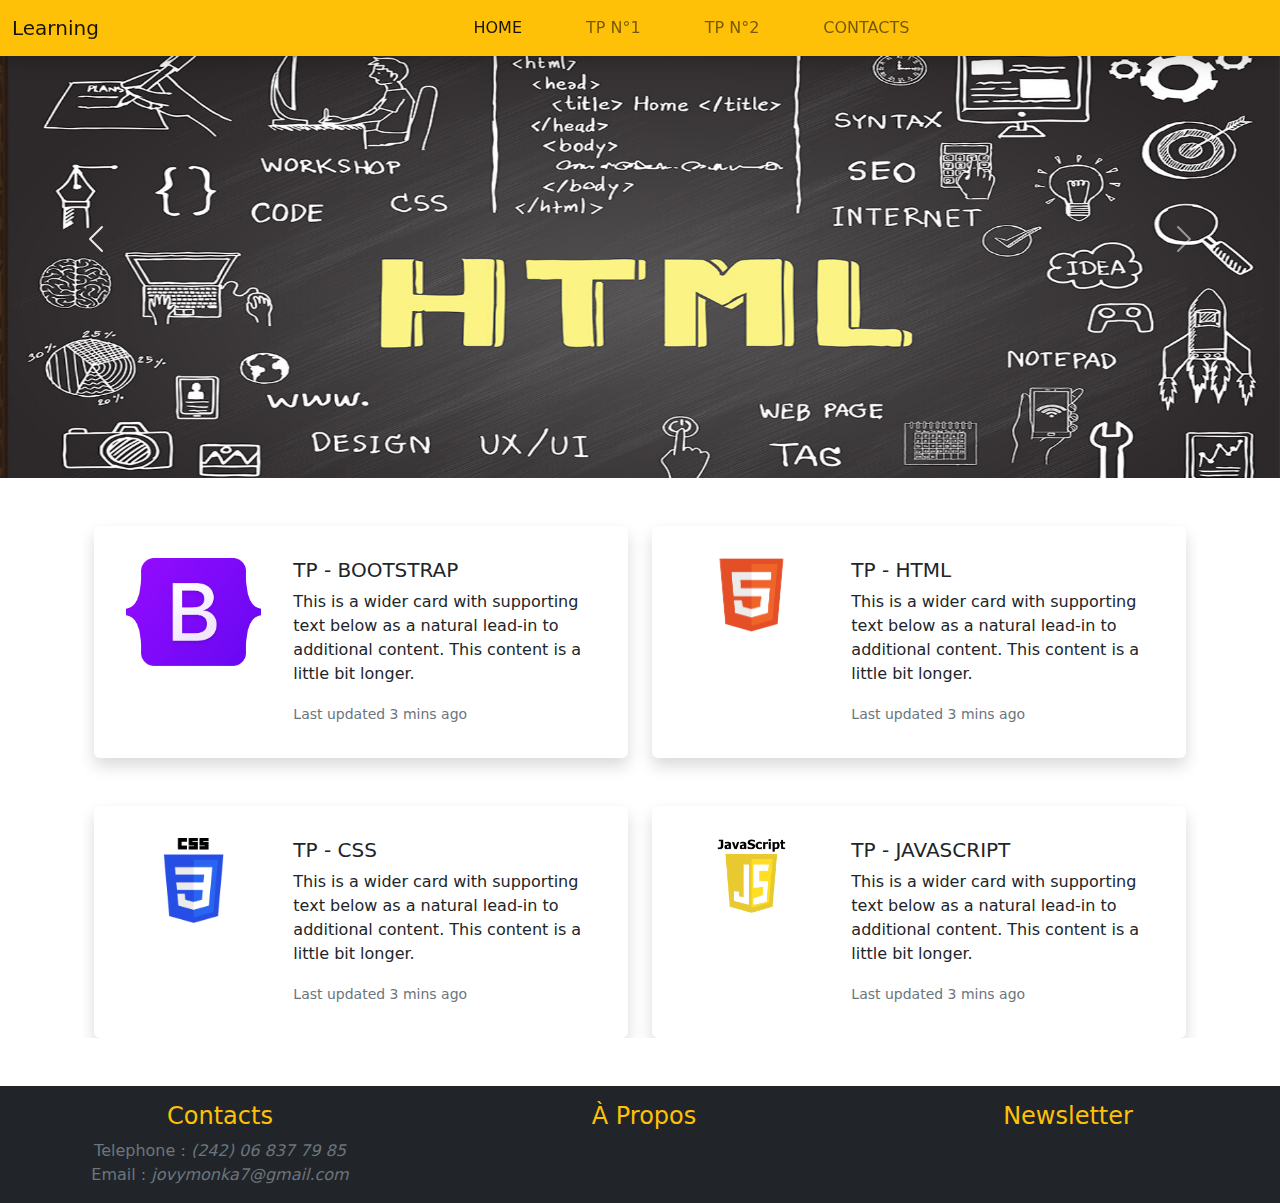
==== index.html @ 215dbd8d "#4- revision des chemins" ====
<!DOCTYPE html>
<html lang="en">
<head>
    <meta charset="UTF-8">
    <meta name="viewport" content="width=device-width, initial-scale=1.0">
    <title>Document</title>
    <!-- For a local work -->
    <link rel="stylesheet" href="./assets/bootstrap-5.2.3-dist/css/bootstrap.min.css">
    <!-- Using a CDN -->
    <link href="https://cdn.jsdelivr.net/npm/bootstrap@5.2.3/dist/css/bootstrap.min.css" rel="stylesheet" integrity="sha384-rbsA2VBKQhggwzxH7pPCaAqO46MgnOM80zW1RWuH61DGLwZJEdK2Kadq2F9CUG65" crossorigin="anonymous">
    
    <!-- just a css file-->
    <link rel="stylesheet" href="./assets/styles/style.css">
</head>
<body>
    <header>
        <nav class="navbar navbar-expand-lg bg-warning position-fixed w-100 shadow z-before">
            <div class="container-fluid">
              <a class="navbar-brand" href="#">Learning</a>
              <button class="navbar-toggler" type="button" data-bs-toggle="collapse" data-bs-target="#navbarNav" aria-controls="navbarNav" aria-expanded="false" aria-label="Toggle navigation">
                <span class="navbar-toggler-icon"></span>
              </button>
              <div class="collapse navbar-collapse justify-content-center" id="navbarNav">
                <ul class="navbar-nav gap-5">
                  <li class="nav-item">
                    <a class="nav-link active" aria-current="page" href="#">HOME</a>
                  </li>
                  <li class="nav-item">
                    <a class="nav-link" href="https://jovyzabel.github.io/TPHTML/public/firstPage.html">TP N°1</a>
                  </li>
                  <li class="nav-item">
                    <a class="nav-link" href="https://jovyzabel.github.io/TPHTML/public/secondPage.html">TP N°2</a>
                  </li>
                  <li class="nav-item">
                    <a class="nav-link" href="#contact">CONTACTS</a>
                  </li>
                </ul>
              </div>
            </div>
          </nav>
         <div>
          <!--div>
            <div class="w-100">
              <img src="../assets/images/html-tagst.jpg" alt="etapes-transformation-10000-codeurs" class="w-100 pt-5">
            </div>

          </div-->
          <div id="carouselExampleControls" class="carousel slide pt-5" data-bs-ride="carousel">
            <div class="carousel-inner ">
              <div class="carousel-item active">
                <img src="./assets/images/html-tagst.jpg" class="d-block w-100" alt="..." height="430px">
              </div>
              <div class="carousel-item">
                <img src="./assets/images/20190711201748.jpg" class="d-block w-100" alt="..." height="430px">
              </div>
              <div class="carousel-item">
                <img src="./assets/images/html-tagst.jpg" class="d-block w-100" alt="..." height="430px">
              </div>
            </div>
            <button class="carousel-control-prev" type="button" data-bs-target="#carouselExampleControls" data-bs-slide="prev">
              <span class="carousel-control-prev-icon" aria-hidden="true"></span>
              <span class="visually-hidden">Previous</span>
            </button>
            <button class="carousel-control-next" type="button" data-bs-target="#carouselExampleControls" data-bs-slide="next">
              <span class="carousel-control-next-icon" aria-hidden="true"></span>
              <span class="visually-hidden">Next</span>
            </button>
          </div>
          
         </div>
         
    </header>
    <main class="container">
      
      <!--div class="row justify-content-center z-back m-2 gx-2"-->
        <!--div class="d-flex flex-row align-items-center z-back"-->
          <!--section class="card border-0 shadow w-50 mt-5">
            <img src="" alt="" class="">
              <p>
                Lorem ipsum, dolor sit amet consectetur adipisicing elit. Illum consectetur nobis pariatur, ipsum corrupti, amet quo praesentium, provident necessitatibus labore veniam possimus. Quae, fugit! Minus recusandae ea ipsam nesciunt vel.
              </p>
          </section>
          <section class="card border-0 shadow w-50 mt-5">
            <img src="" alt="" class="">
              <p>
                Lorem ipsum, dolor sit amet consectetur adipisicing elit. Illum consectetur nobis pariatur, ipsum corrupti, amet quo praesentium, provident necessitatibus labore veniam possimus. Quae, fugit! Minus recusandae ea ipsam nesciunt vel.
              </p>
          </section>
          <section class="card border-0 shadow w-50 mt-5">
            <img src="" alt="" class="">
              <p>
                Lorem ipsum, dolor sit amet consectetur adipisicing elit. Illum consectetur nobis pariatur, ipsum corrupti, amet quo praesentium, provident necessitatibus labore veniam possimus. Quae, fugit! Minus recusandae ea ipsam nesciunt vel.
              </p>
          </section>-->
          <!-- cards -->
          <!--div class="col-6 card mb-3 border-0 shadow mt-5 py-2 gx-5" style="max-width: 740px;">
            
          </div>
          <div class="col-6 card mb-3 border-0 shadow mt-5" style="max-width: 740px;">
            
          </div>
          <div class="col-6 card mb-3 border-0 shadow" style="max-width: 740px;">
            
          </div>
          <div class="col-6 card mb-3 border-0 shadow" style="max-width: 740px;">
            
          </div>
          
        </div-->
      <!--/div-->
      <!-- Articles -->
      <div class="container overflow-hidden pt-5">
        <div class="row gy-5">
          <div class="col-6">
            <div class="p-3 card shadow border-0">
              <div class="row g-0">
                <div class="col-md-4 p-3">
                 
                 <a href="./assets/images/Bootstrap_logo.svg.png" target="_blank" rel="noopener noreferrer"> <img src="./assets/images/Bootstrap_logo.svg.png" class="img-fluid rounded-start z-before" alt="bootstrap-logo"></a> 
  
                </div>
                <div class="col-md-8">
                  <div class="card-body">
                    <h5 class="card-title">TP - BOOTSTRAP</h5>
                    <p class="card-text">This is a wider card with supporting text below as a natural lead-in to additional content. This content is a little bit longer.</p>
                    <p class="card-text"><small class="text-muted">Last updated 3 mins ago</small></p>
                  </div>
                </div>
              </div>
            </div>
          </div>
          <div class="col-6">
            <div class="p-3 card shadow border-0">
              <div class="row g-0">
                <div class="col-md-4 p-3">
                 
                 <a href="./assets/images/HTML-5-Badge-Logo.png" target="_blank" rel="noopener noreferrer"> <img src="./assets/images/HTML-5-Badge-Logo.png" class="img-fluid rounded-start" alt="bootstrap-logo"></a> 
  
                </div>
                <div class="col-md-8">
                  <div class="card-body">
                    <h5 class="card-title">TP - HTML</h5>
                    <p class="card-text">This is a wider card with supporting text below as a natural lead-in to additional content. This content is a little bit longer.</p>
                    <p class="card-text"><small class="text-muted">Last updated 3 mins ago</small></p>
                  </div>
                </div>
              </div>
            </div>
          </div>
          <div class="col-6">
            <div class="p-3 card shadow border-0">
              <div class="row g-0">
                <div class="col-md-4 p-3">
                 
                 <a href="./assets/images/CSS-Logo.png" target="_blank" rel="noopener noreferrer"> <img src="./assets/images/CSS-Logo.png" class="img-fluid rounded-start z-before" alt="bootstrap-logo"></a> 
  
                </div>
                <div class="col-md-8">
                  <div class="card-body">
                    <h5 class="card-title">TP - CSS</h5>
                    <p class="card-text">This is a wider card with supporting text below as a natural lead-in to additional content. This content is a little bit longer.</p>
                    <p class="card-text"><small class="text-muted">Last updated 3 mins ago</small></p>
                  </div>
                </div>
              </div>
            </div>
          </div>
          <div class="col-6">
            <div class="p-3 card shadow border-0">
              <div class="row g-0">
                <div class="col-md-4 p-3">
                 
                 <a href="./assets/images/JavaScript-Symbol.png" target="_blank" rel="noopener noreferrer"> <img src="./assets/images/JavaScript-Symbol.png" class="img-fluid rounded-start z-before" alt="bootstrap-logo"></a> 
  
                </div>
                <div class="col-md-8">
                  <div class="card-body">
                    <h5 class="card-title">TP - JAVASCRIPT</h5>
                    <p class="card-text">This is a wider card with supporting text below as a natural lead-in to additional content. This content is a little bit longer.</p>
                    <p class="card-text"><small class="text-muted">Last updated 3 mins ago</small></p>
                  </div>
                </div>
              </div>
            </div>
          </div>
        </div>
      </div>
      
    </main>
    <footer class="mt-5" id="contact">
      <div class="container-fluid bg-dark">
        <div class="row ps-2 pt-3">
          <div class="col-md-4 col-4">
            <h4 class="text-center text-warning">Contacts</h4>
            <ul class="list-unstyled text-center text-light">
              <li class="text-muted">Telephone : <em><a href="tel:+242068377985" class="text-decoration-none text-muted">(242) 06 837 79 85</a></em></li>
              <li class="text-muted">Email : <em><a href="mailto:jovymonka7@gmail.com" class="text-decoration-none text-muted"> jovymonka7@gmail.com</a></em></li>
              <li></li>
            </ul>
          </div>
          <div class="col-md-4 col-4">
            <h4 class="text-center text-warning">À Propos</h4>
          </div>
          <div class="col-md-4 col-4">
            <h4 class="text-center text-warning">Newsletter</h4>
          </div>
        </div>
      </div>
    </footer>
    
    <!-- For a local work -->
    <script type="text/javascript" src="./assets/bootstrap-5.2.3-dist/js/bootstrap.bundle.js"></script>
    
    <!-- Using a CDN -->
    <script src="https://cdn.jsdelivr.net/npm/bootstrap@5.2.3/dist/js/bootstrap.bundle.min.js" integrity="sha384-kenU1KFdBIe4zVF0s0G1M5b4hcpxyD9F7jL+jjXkk+Q2h455rYXK/7HAuoJl+0I4" crossorigin="anonymous"></script>
</body>
</html>
---- assets/styles/style.css ----
.z-back{
    z-index: -1 !important;
}
.z-before{
    z-index: 1 !important;

}
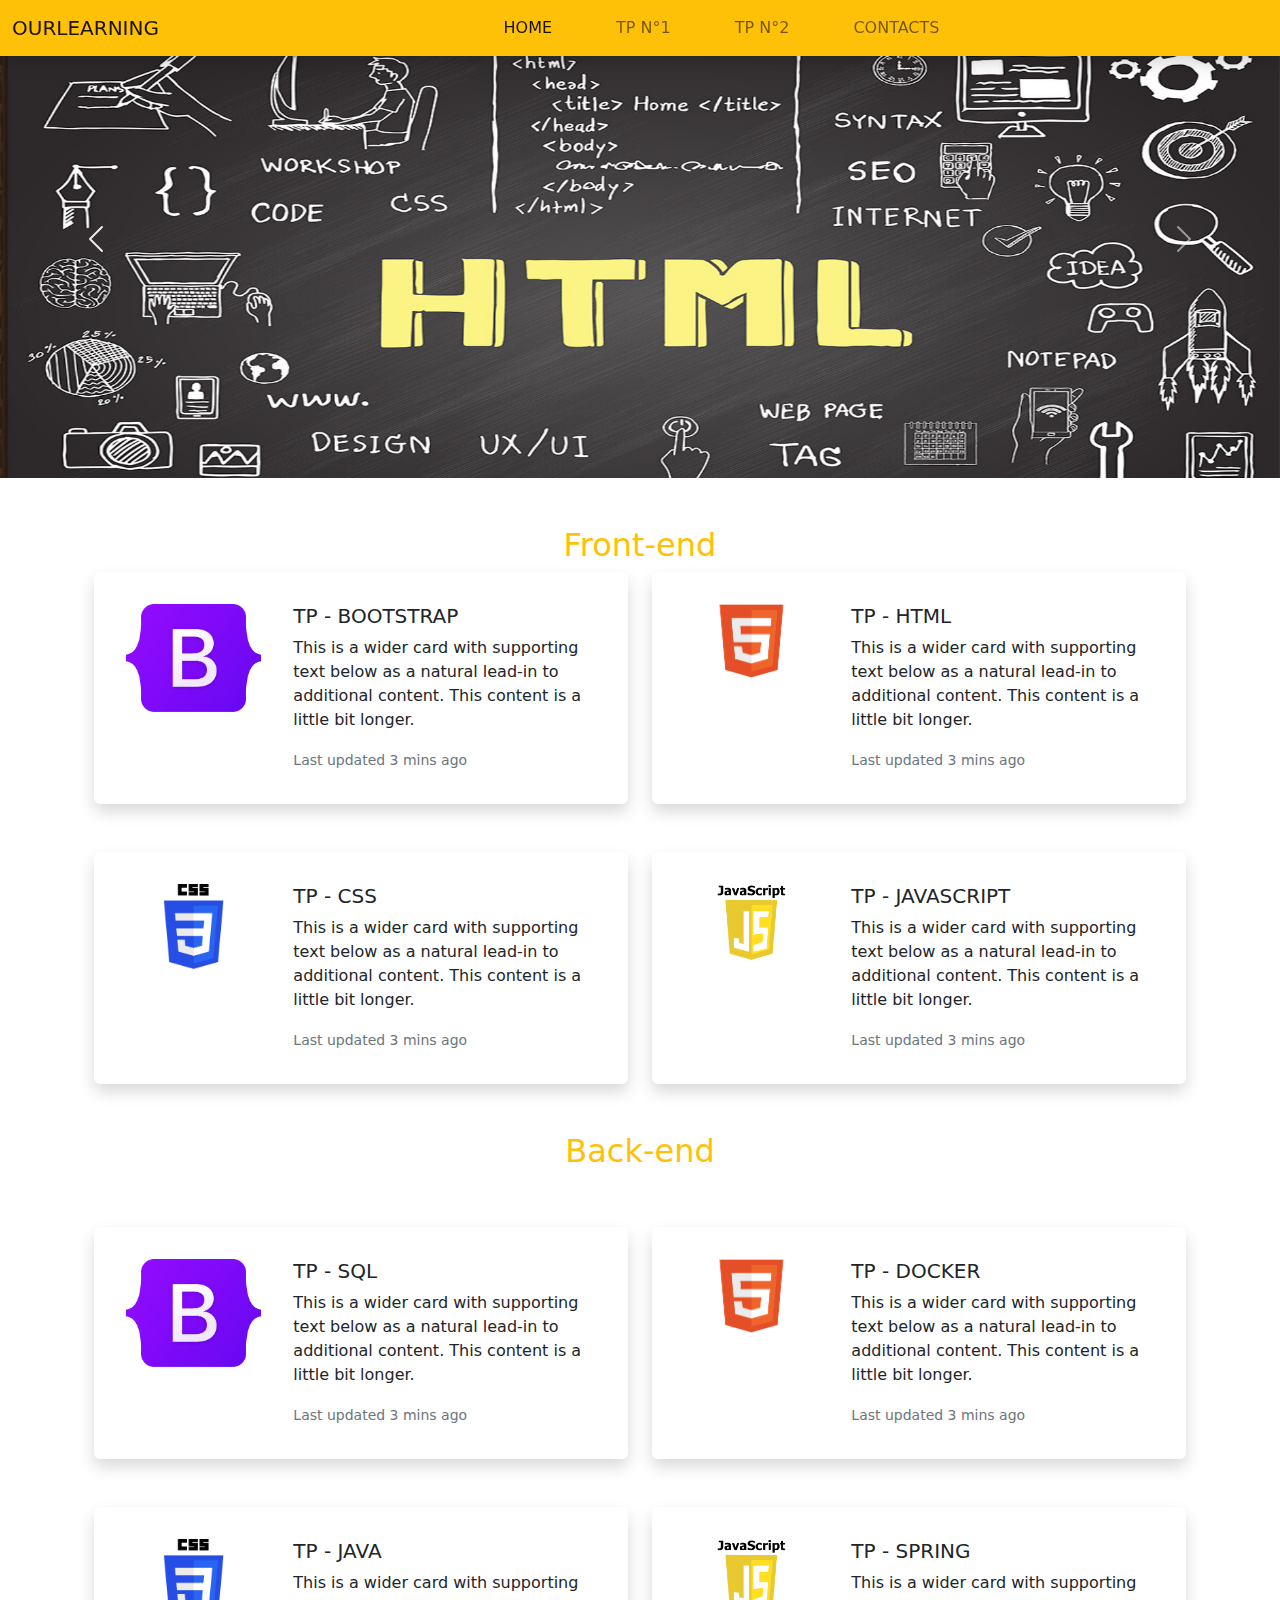
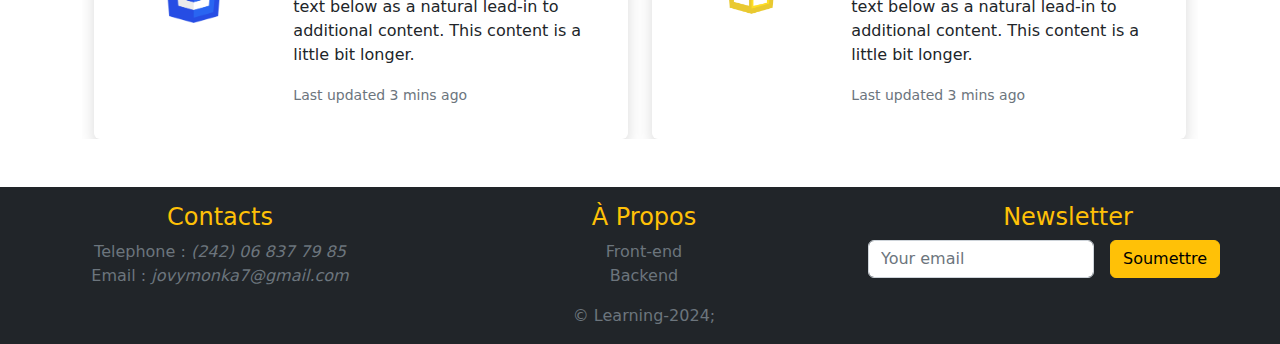
==== commit a40cc762: "#6 -little evolution" ====
--- a/index.html
+++ b/index.html
@@ -16,7 +16,7 @@
     <header>
         <nav class="navbar navbar-expand-lg bg-warning position-fixed w-100 shadow z-before">
             <div class="container-fluid">
-              <a class="navbar-brand" href="#">Learning</a>
+              <a class="navbar-brand" href="#">OURLEARNING</a>
               <button class="navbar-toggler" type="button" data-bs-toggle="collapse" data-bs-target="#navbarNav" aria-controls="navbarNav" aria-expanded="false" aria-label="Toggle navigation">
                 <span class="navbar-toggler-icon"></span>
               </button>
@@ -110,6 +110,7 @@
       <!--/div-->
       <!-- Articles -->
       <div class="container overflow-hidden pt-5">
+        <h2 class="text-center text-warning">Front-end</h2>
         <div class="row gy-5">
           <div class="col-6">
             <div class="p-3 card shadow border-0">
@@ -176,6 +177,83 @@
                 <div class="col-md-8">
                   <div class="card-body">
                     <h5 class="card-title">TP - JAVASCRIPT</h5>
+                    <p class="card-text">This is a wider card with supporting text below as a natural lead-in to additional content. This content is a little bit longer.</p>
+                    <p class="card-text"><small class="text-muted">Last updated 3 mins ago</small></p>
+                  </div>
+                </div>
+              </div>
+            </div>
+          </div>
+        </div>
+
+        <!-- Articles 2-->
+        <h2 class="text-center text-warning pt-5">Back-end</h2>
+        <div class="row gy-5 pt-5">
+          <div class="col-6">
+            <div class="p-3 card shadow border-0">
+              <div class="row g-0">
+                <div class="col-md-4 p-3">
+                 
+                 <a href="./assets/images/Bootstrap_logo.svg.png" target="_blank" rel="noopener noreferrer"> <img src="./assets/images/Bootstrap_logo.svg.png" class="img-fluid rounded-start z-before" alt="bootstrap-logo"></a> 
+  
+                </div>
+                <div class="col-md-8">
+                  <div class="card-body">
+                    <h5 class="card-title">TP - SQL</h5>
+                    <p class="card-text">This is a wider card with supporting text below as a natural lead-in to additional content. This content is a little bit longer.</p>
+                    <p class="card-text"><small class="text-muted">Last updated 3 mins ago</small></p>
+                  </div>
+                </div>
+              </div>
+            </div>
+          </div>
+          <div class="col-6">
+            <div class="p-3 card shadow border-0">
+              <div class="row g-0">
+                <div class="col-md-4 p-3">
+                 
+                 <a href="./assets/images/HTML-5-Badge-Logo.png" target="_blank" rel="noopener noreferrer"> <img src="./assets/images/HTML-5-Badge-Logo.png" class="img-fluid rounded-start" alt="bootstrap-logo"></a> 
+  
+                </div>
+                <div class="col-md-8">
+                  <div class="card-body">
+                    <h5 class="card-title">TP - DOCKER</h5>
+                    <p class="card-text">This is a wider card with supporting text below as a natural lead-in to additional content. This content is a little bit longer.</p>
+                    <p class="card-text"><small class="text-muted">Last updated 3 mins ago</small></p>
+                  </div>
+                </div>
+              </div>
+            </div>
+          </div>
+          <div class="col-6">
+            <div class="p-3 card shadow border-0">
+              <div class="row g-0">
+                <div class="col-md-4 p-3">
+                 
+                 <a href="./assets/images/CSS-Logo.png" target="_blank" rel="noopener noreferrer"> <img src="./assets/images/CSS-Logo.png" class="img-fluid rounded-start z-before" alt="bootstrap-logo"></a> 
+  
+                </div>
+                <div class="col-md-8">
+                  <div class="card-body">
+                    <h5 class="card-title">TP - JAVA</h5>
+                    <p class="card-text">This is a wider card with supporting text below as a natural lead-in to additional content. This content is a little bit longer.</p>
+                    <p class="card-text"><small class="text-muted">Last updated 3 mins ago</small></p>
+                  </div>
+                </div>
+              </div>
+            </div>
+          </div>
+          <div class="col-6">
+            <div class="p-3 card shadow border-0">
+              <div class="row g-0">
+                <div class="col-md-4 p-3">
+                 
+                 <a href="./assets/images/JavaScript-Symbol.png" target="_blank" rel="noopener noreferrer"> <img src="./assets/images/JavaScript-Symbol.png" class="img-fluid rounded-start z-before" alt="bootstrap-logo"></a> 
+  
+                </div>
+                <div class="col-md-8">
+                  <div class="card-body">
+                    <h5 class="card-title">TP - SPRING</h5>
                     <p class="card-text">This is a wider card with supporting text below as a natural lead-in to additional content. This content is a little bit longer.</p>
                     <p class="card-text"><small class="text-muted">Last updated 3 mins ago</small></p>
                   </div>
@@ -200,10 +278,24 @@
           </div>
           <div class="col-md-4 col-4">
             <h4 class="text-center text-warning">À Propos</h4>
+            <ul class="list-unstyled text-center text-light">
+              <li class=""><a href="#" class="text-decoration-none text-muted">Front-end</a></li>
+              <li class=""><a href="#" class="text-decoration-none text-muted">Backend</a></li>
+            </ul>
           </div>
           <div class="col-md-4 col-4">
             <h4 class="text-center text-warning">Newsletter</h4>
-          </div>
+            <form class="row g-3">
+              <div class="col-auto">
+                <label for="email" class="visually-hidden">Your email</label>
+                <input type="email" class="form-control" id="email" placeholder="Your email">
+              </div>
+              <div class="col-auto">
+                <button type="submit" class="btn btn-warning mb-3">Soumettre</button>
+              </div>
+            </form>
+          </div>
+          <p class="text-center text-muted">&copy; Learning-2024;  </p>
         </div>
       </div>
     </footer>
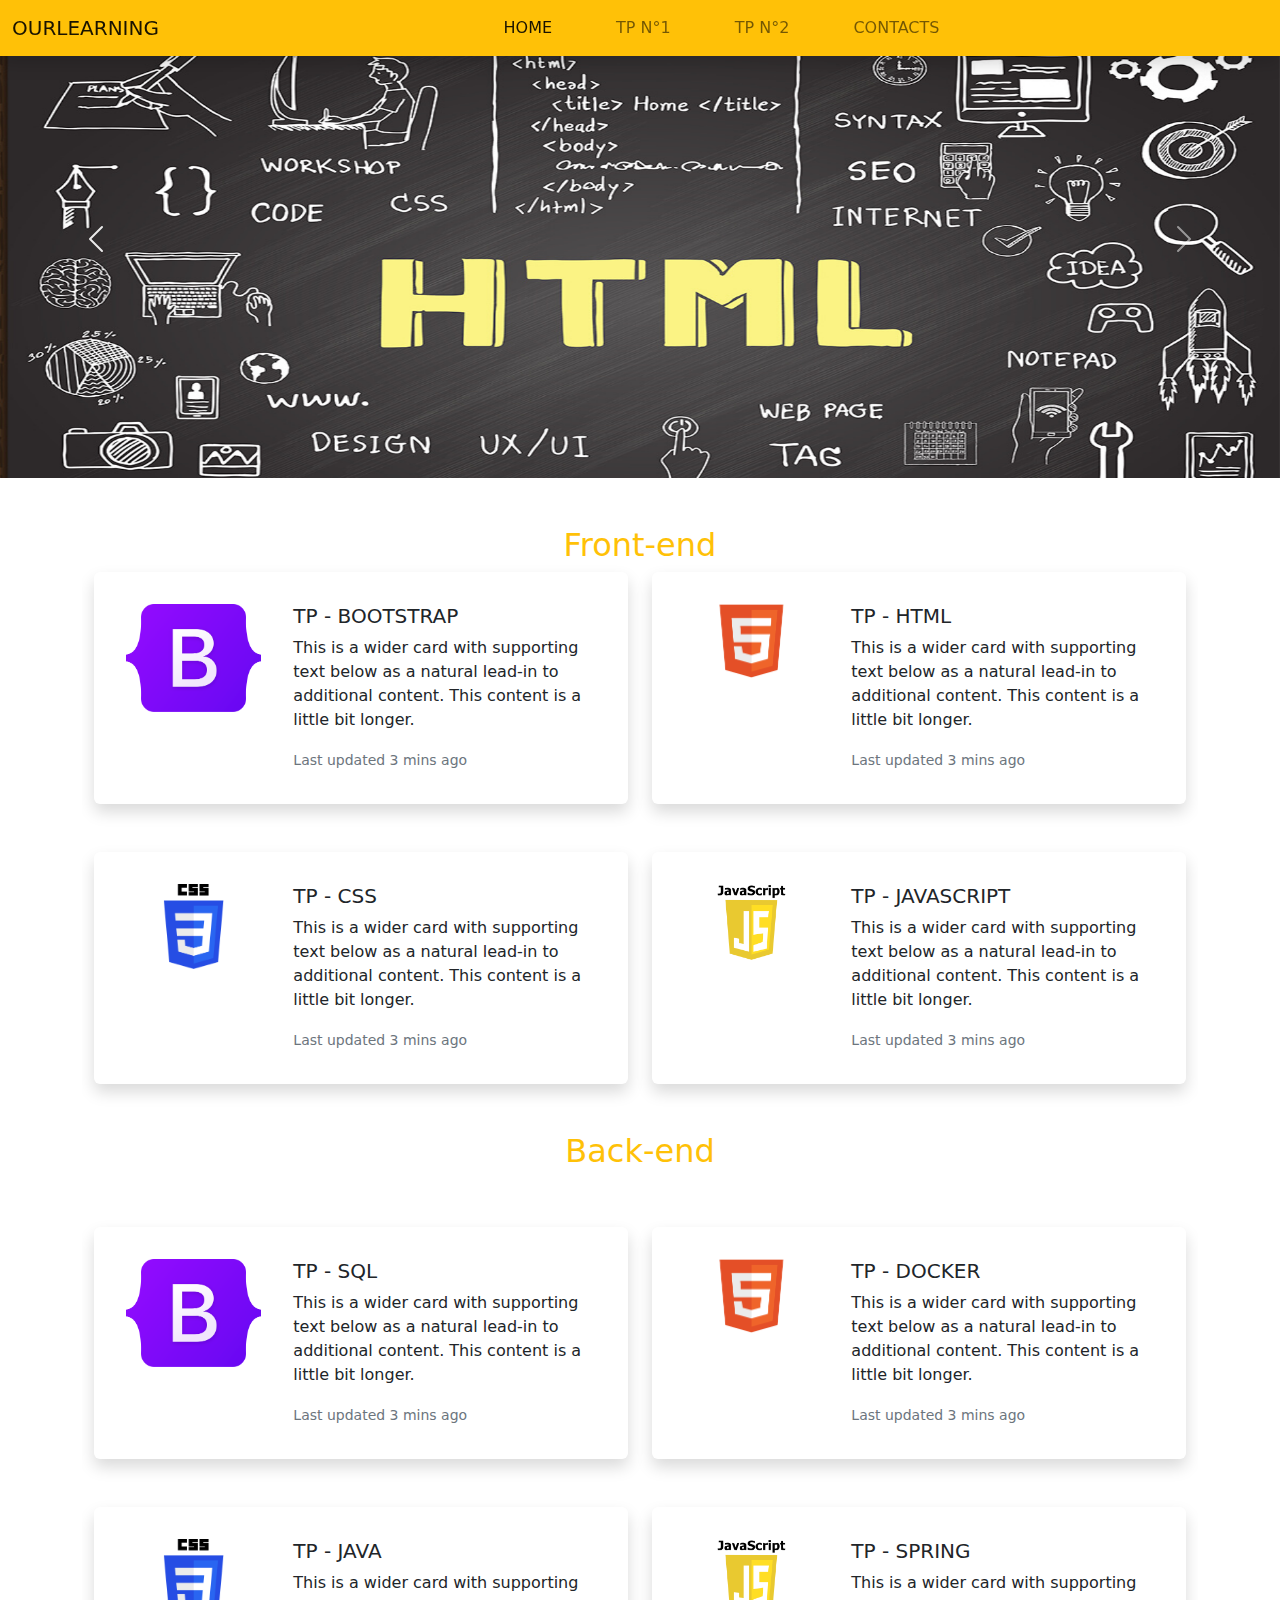
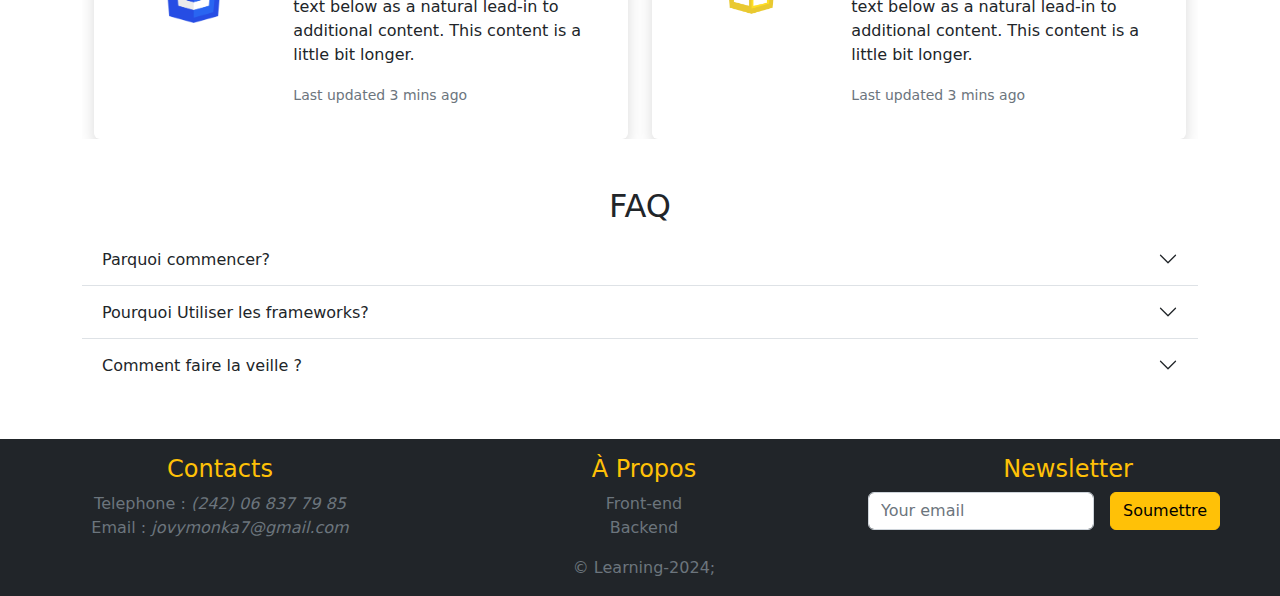
==== commit 9780b4bc: "7#-  accordion" ====
--- a/index.html
+++ b/index.html
@@ -263,7 +263,42 @@
           </div>
         </div>
       </div>
-      
+      <!--faq-->
+
+      <h2 class="text-center pt-5">FAQ</h2>
+      <div class="accordion accordion-flush" id="accordionFlushExample">
+        <div class="accordion-item">
+          <h2 class="accordion-header" id="flush-headingOne">
+            <button class="accordion-button collapsed" type="button" data-bs-toggle="collapse" data-bs-target="#flush-collapseOne" aria-expanded="false" aria-controls="flush-collapseOne">
+              Parquoi commencer?
+            </button>
+          </h2>
+          <div id="flush-collapseOne" class="accordion-collapse collapse" aria-labelledby="flush-headingOne" data-bs-parent="#accordionFlushExample">
+            <div class="accordion-body">Placeholder content for this accordion, which is intended to demonstrate the class. This is the first item's accordion body. <br> Lorem ipsum dolor sit amet consectetur adipisicing elit. Itaque pariatur tenetur fuga voluptatum error ullam impedit distinctio amet fugiat <br>laudantium dolor sit explicabo qui, ducimus tempora adipisci quaerat soluta voluptatibus. </div>
+          </div>
+        </div>
+        <div class="accordion-item">
+          <h2 class="accordion-header" id="flush-headingTwo">
+            <button class="accordion-button collapsed" type="button" data-bs-toggle="collapse" data-bs-target="#flush-collapseTwo" aria-expanded="false" aria-controls="flush-collapseTwo">
+              Pourquoi Utiliser les frameworks?
+            </button>
+          </h2>
+          <div id="flush-collapseTwo" class="accordion-collapse collapse" aria-labelledby="flush-headingTwo" data-bs-parent="#accordionFlushExample">
+            <div class="accordion-body">Placeholder content for this accordion, which is intended to demonstrate the class. This is the second item's accordion body. Let's imagine this being filled with some actual content. <br> Lorem ipsum dolor sit amet consectetur adipisicing elit. Itaque pariatur tenetur fuga voluptatum error ullam impedit distinctio amet fugiat <br>laudantium dolor sit explicabo qui, ducimus tempora adipisci quaerat soluta voluptatibus.</div>
+          </div>
+        </div>
+        <div class="accordion-item">
+          <h2 class="accordion-header" id="flush-headingThree">
+            <button class="accordion-button collapsed" type="button" data-bs-toggle="collapse" data-bs-target="#flush-collapseThree" aria-expanded="false" aria-controls="flush-collapseThree">
+              Comment faire la veille ?
+            </button>
+          </h2>
+          <div id="flush-collapseThree" class="accordion-collapse collapse" aria-labelledby="flush-headingThree" data-bs-parent="#accordionFlushExample">
+            <div class="accordion-body">Placeholder content for this accordion, which is intended to demonstrate the class. This is the third item's accordion body. Nothing more exciting happening here in terms of content, but just filling up the space to make it look, at least at first glance, a bit more representative of how this would look in a real-world application. <br> Lorem ipsum dolor sit amet consectetur adipisicing elit. Itaque pariatur tenetur fuga voluptatum error ullam impedit distinctio amet fugiat <br>laudantium dolor sit explicabo qui, ducimus tempora adipisci quaerat soluta voluptatibus.</div>
+          </div>
+        </div>
+      </div>
+      <!-- false-->
     </main>
     <footer class="mt-5" id="contact">
       <div class="container-fluid bg-dark">
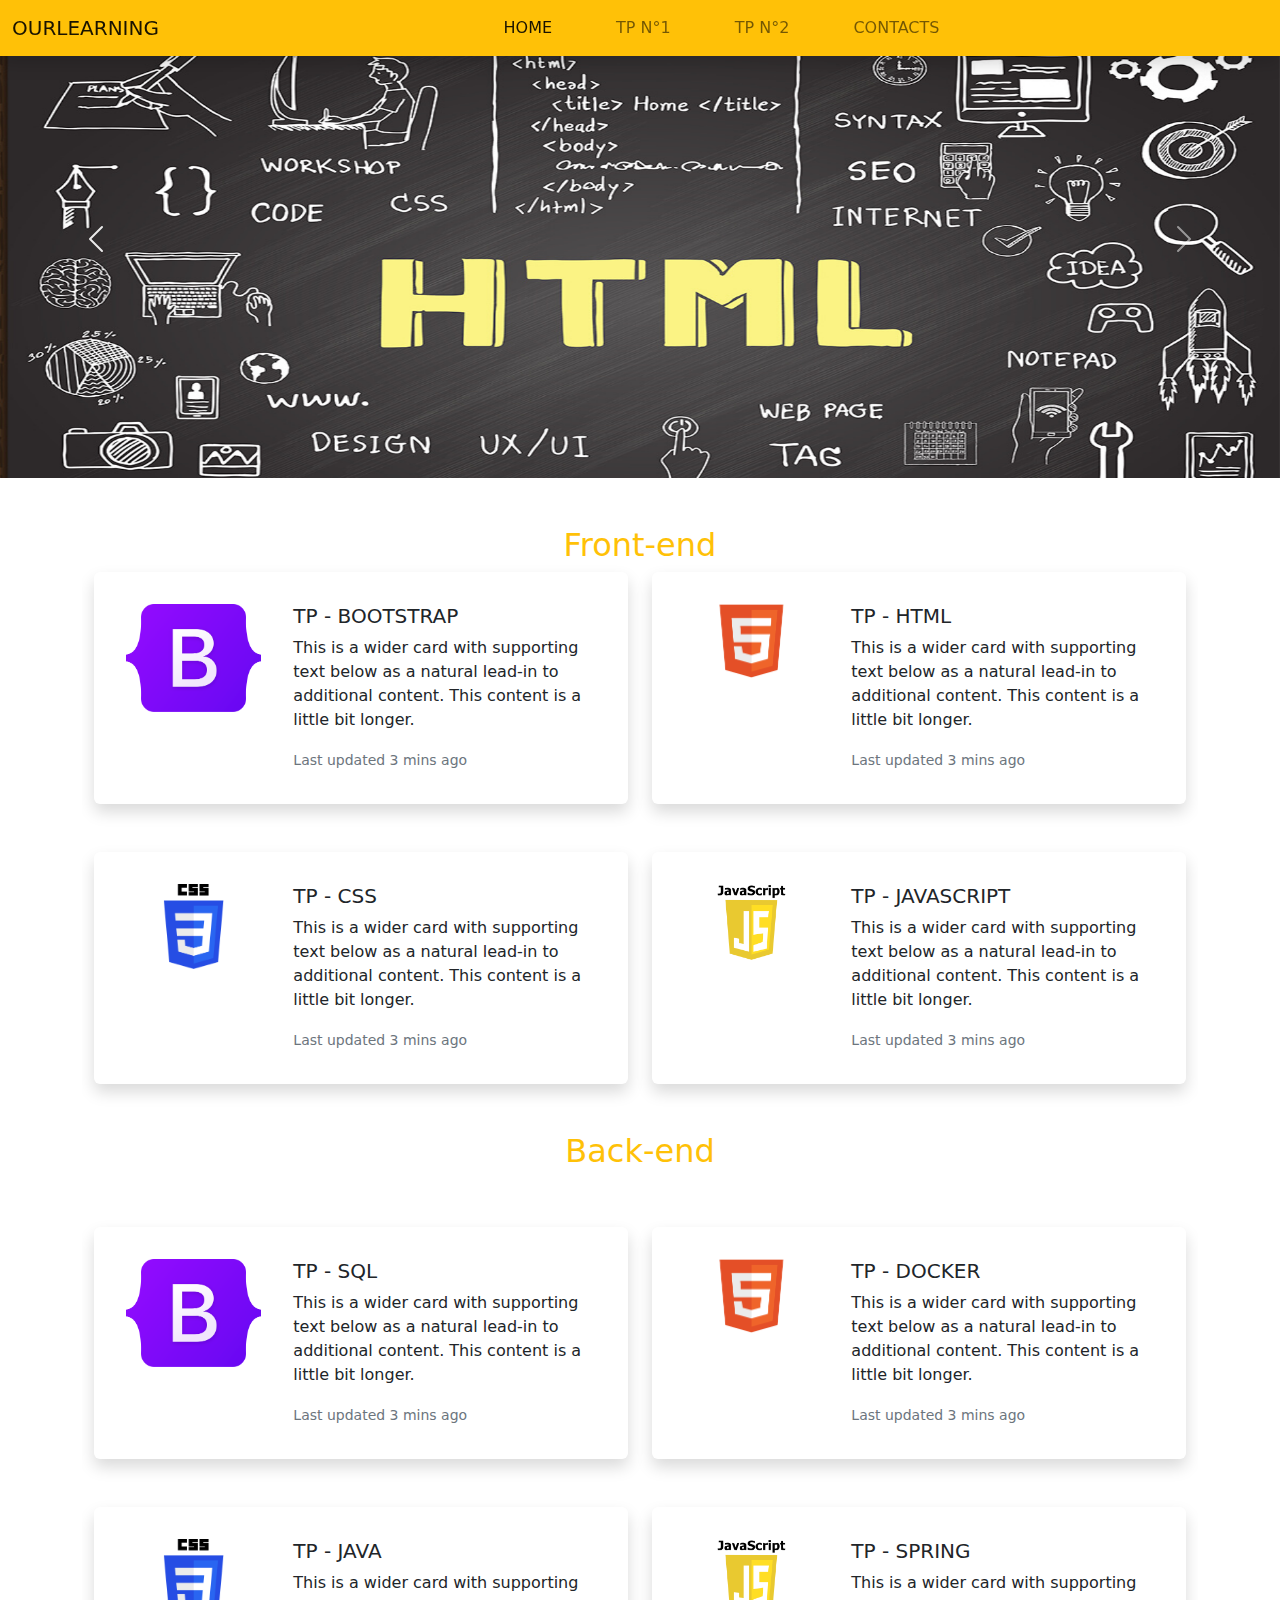
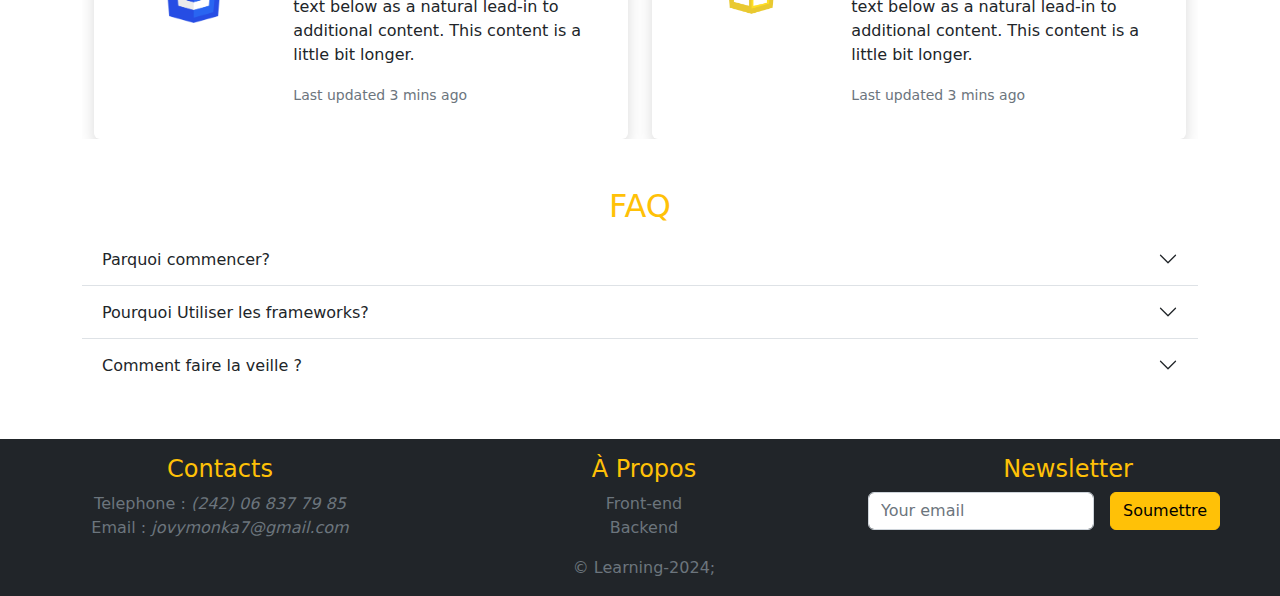
==== commit aed73e79: "7#-  accordion color-h2" ====
--- a/index.html
+++ b/index.html
@@ -265,7 +265,7 @@
       </div>
       <!--faq-->
 
-      <h2 class="text-center pt-5">FAQ</h2>
+      <h2 class="text-center pt-5 text-warning">FAQ</h2>
       <div class="accordion accordion-flush" id="accordionFlushExample">
         <div class="accordion-item">
           <h2 class="accordion-header" id="flush-headingOne">
